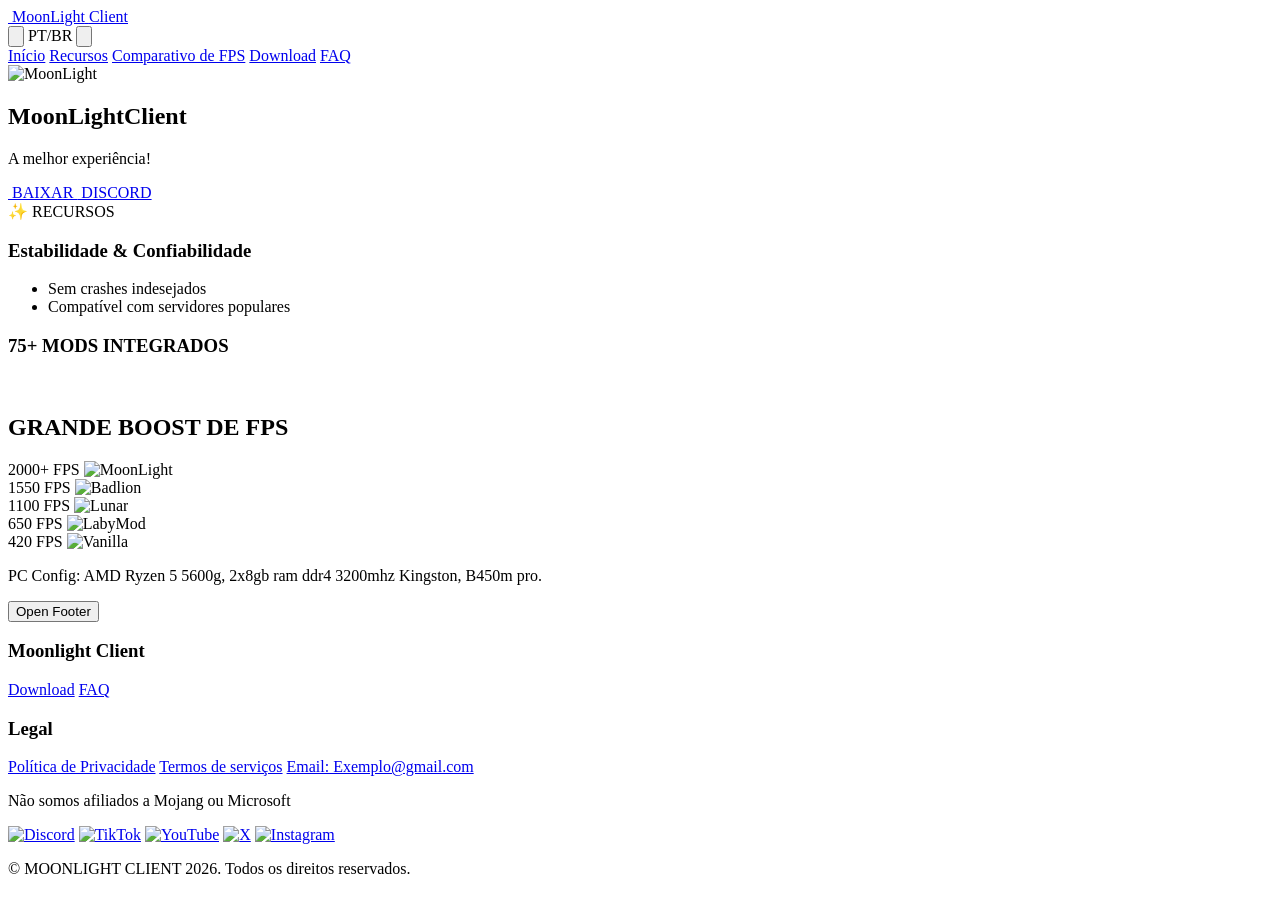
==== index.html @ 14088943 "Add files via upload" ====
<!DOCTYPE html>
<html lang="pt-br">
<head>
<meta charset="UTF-8">
<meta name="viewport" content="width=device-width, initial-scale=1.0">
<title>MoonLight Client — A melhor experiência</title>
<link rel="icon" href="assets/img/brand/logo.png">
<link rel="stylesheet" href="assets/css/style.css">
</head>
<body>

<header class="topbar">
    <a class="brand" href="index.html">
        <img src="assets/img/brand/logo.png" alt="">
        <span class="brand-name">MoonLight</span>
        <span class="brand-sub">Client</span>
    </a>
    <div class="topbar-actions">
        <button class="icon-btn" id="lang-btn" aria-label="Idioma">
            <img src="assets/img/ui/globe.png" alt="">
        </button>
        <span class="lang-pill">PT/BR</span>
        <button class="icon-btn" id="menu-btn" aria-label="Menu">
            <img src="assets/img/ui/burger.png" alt="">
        </button>
    </div>
</header>

<nav class="mobile-nav" id="mobile-nav">
    <a href="index.html">Início</a>
    <a href="#recursos">Recursos</a>
    <a href="#fps">Comparativo de FPS</a>
    <a href="#download">Download</a>
    <a href="faq.html">FAQ</a>
</nav>

<main>

<section class="hero">
    <img class="hero-logo" src="assets/img/brand/logo.png" alt="MoonLight">
    <h1>MoonLight<span>Client</span></h1>
    <p class="tagline">A melhor experiência!</p>

    <div class="hero-actions" id="download">
        <a class="pill pill-gray" href="#" id="download-btn">
            <img src="assets/img/ui/download.png" alt="">
            BAIXAR
        </a>
        <a class="pill pill-white" href="https://discord.gg/" target="_blank" rel="noopener">
            <img src="assets/img/social/blackdiscord.png" alt="">
            DISCORD
        </a>
    </div>
</section>

<section class="section" id="recursos">
    <div class="section-tag">✨ RECURSOS</div>

    <div class="card">
        <h3>Estabilidade &amp; Confiabilidade</h3>
        <ul>
            <li>Sem crashes indesejados</li>
            <li>Compatível com servidores populares</li>
        </ul>
    </div>

    <div class="card">
        <h3>75+ MODS INTEGRADOS</h3>
        <div class="feature-icons">
            <span class="feature-icon"><img src="assets/img/features/direction.png" alt=""></span>
            <span class="feature-icon"><img src="assets/img/features/blockinfo.png" alt=""></span>
            <span class="feature-icon"><img src="assets/img/features/mousestrokes.png" alt=""></span>
            <span class="feature-icon"><img src="assets/img/ui/arrow.png" alt=""></span>
            <span class="feature-icon"><img src="assets/img/features/nohurtcam.png" alt=""></span>
        </div>
    </div>
</section>

<section class="section" id="fps">
    <div class="card fps-card">
        <h2>GRANDE BOOST DE FPS</h2>

        <div class="fps-row">
            <span class="fps-label">2000+ FPS</span>
            <span class="fps-holder fps-us">
                <img src="assets/img/brand/logo.png" alt="MoonLight">
            </span>
        </div>

        <div class="fps-row">
            <span class="fps-label">1550 FPS</span>
            <span class="fps-holder">
                <img src="assets/img/clients/badlion.png" alt="Badlion">
            </span>
        </div>

        <div class="fps-row">
            <span class="fps-label">1100 FPS</span>
            <span class="fps-holder">
                <img src="assets/img/clients/lunar.png" alt="Lunar">
            </span>
        </div>

        <div class="fps-row">
            <span class="fps-label">650 FPS</span>
            <span class="fps-holder">
                <img src="assets/img/clients/labymod.png" alt="LabyMod">
            </span>
        </div>

        <div class="fps-row">
            <span class="fps-label">420 FPS</span>
            <span class="fps-holder">
                <img src="assets/img/clients/vanilla.png" alt="Vanilla">
            </span>
        </div>

        <p class="fps-config">PC Config: AMD Ryzen 5 5600g, 2x8gb ram ddr4 3200mhz Kingston, B450m pro.</p>
    </div>
</section>

</main>

<button class="open-footer" id="open-footer">Open Footer</button>

<footer class="footer" id="site-footer">
    <div class="footer-col">
        <h3>Moonlight Client</h3>
        <a href="#download">Download</a>
        <a href="faq.html">FAQ</a>
    </div>

    <div class="footer-col">
        <h3>Legal</h3>
        <a href="privacidade.html">Política de Privacidade</a>
        <a href="termos.html">Termos de serviços</a>
        <a href="mailto:exemplo@gmail.com">Email: Exemplo@gmail.com</a>
    </div>

    <p class="footer-disclaimer">Não somos afiliados a Mojang ou Microsoft</p>

    <div class="footer-social">
        <a href="#" target="_blank" rel="noopener"><img src="assets/img/social/discord.png" alt="Discord"></a>
        <a href="#" target="_blank" rel="noopener"><img src="assets/img/social/tiktok.png" alt="TikTok"></a>
        <a href="#" target="_blank" rel="noopener"><img src="assets/img/social/youtube.png" alt="YouTube"></a>
        <a href="#" target="_blank" rel="noopener"><img src="assets/img/social/x.png" alt="X"></a>
        <a href="#" target="_blank" rel="noopener"><img src="assets/img/social/instagram.png" alt="Instagram"></a>
    </div>

    <p class="footer-copy">© MOONLIGHT CLIENT 2026. Todos os direitos reservados.</p>
</footer>

<script src="assets/js/main.js"></script>
</body>
</html>
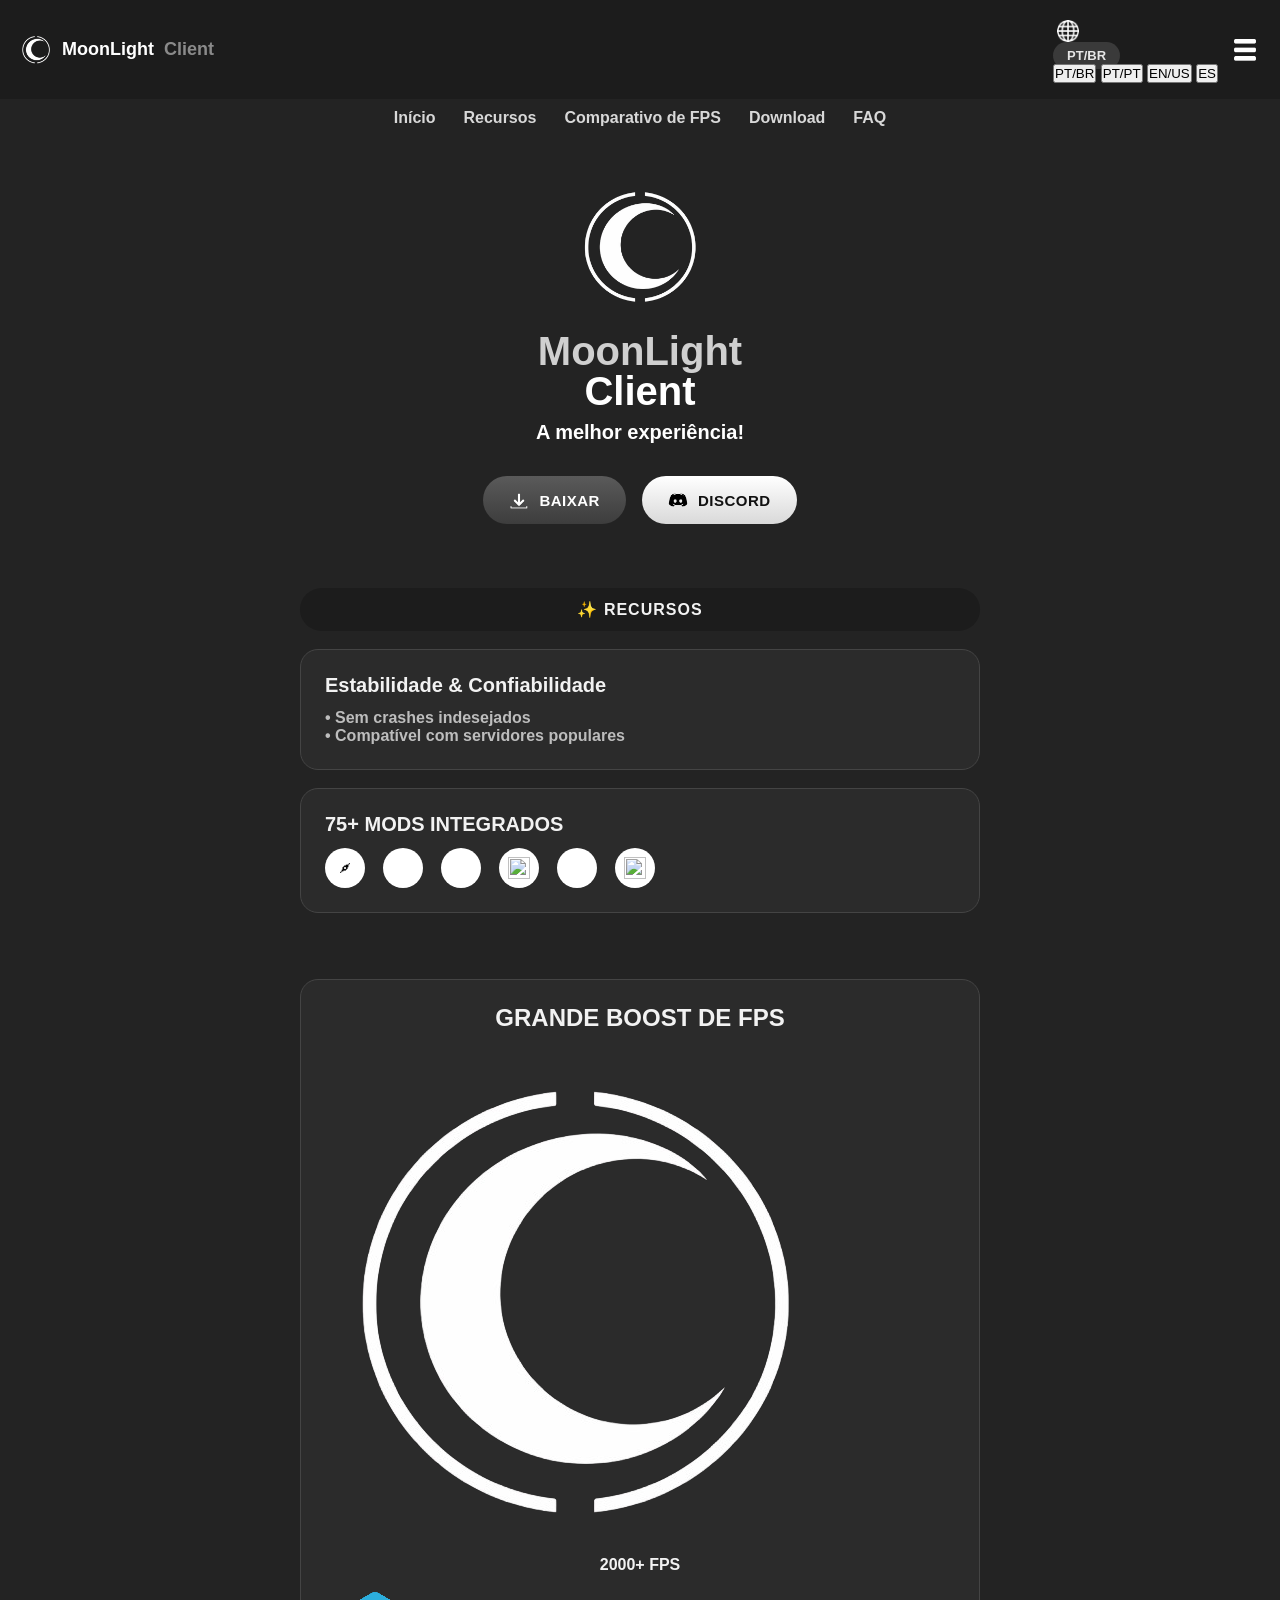
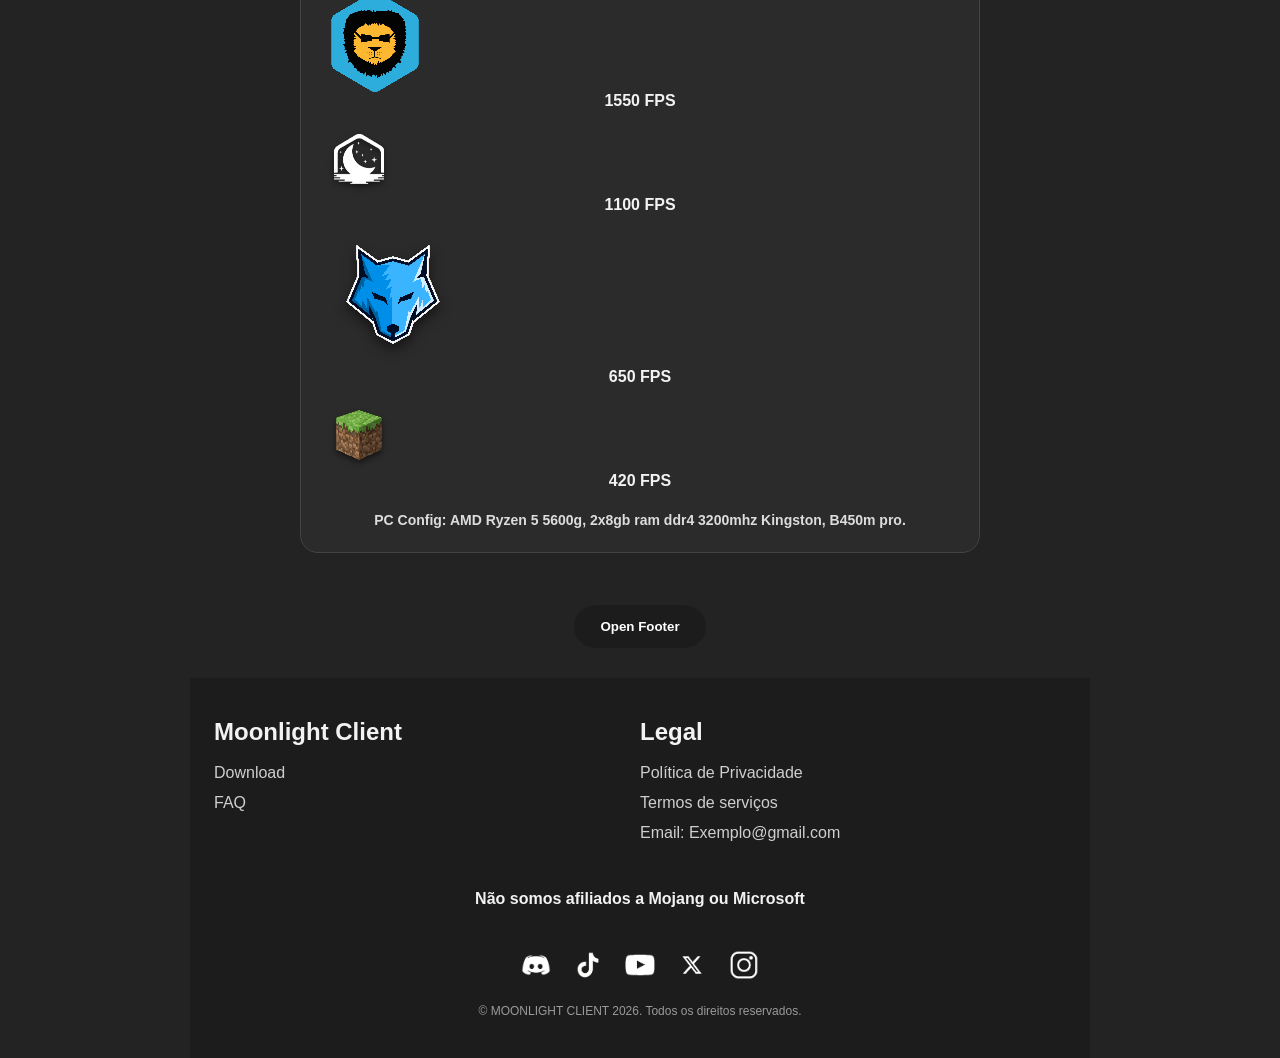
==== commit 52ecc05a: "Add files via upload" ====
--- a/index.html
+++ b/index.html
@@ -16,10 +16,18 @@
         <span class="brand-sub">Client</span>
     </a>
     <div class="topbar-actions">
-        <button class="icon-btn" id="lang-btn" aria-label="Idioma">
-            <img src="assets/img/ui/globe.png" alt="">
-        </button>
-        <span class="lang-pill">PT/BR</span>
+        <div class="lang-dropdown">
+            <button class="icon-btn" id="lang-btn" aria-label="Idioma">
+                <img src="assets/img/ui/globe.png" alt="">
+            </button>
+            <span class="lang-pill" id="lang-btn-pill"><span id="lang-current">PT/BR</span></span>
+            <div class="lang-menu" id="lang-menu">
+                <button data-lang="pt-br">PT/BR</button>
+                <button data-lang="pt-pt">PT/PT</button>
+                <button data-lang="en-us">EN/US</button>
+                <button data-lang="es">ES</button>
+            </div>
+        </div>
         <button class="icon-btn" id="menu-btn" aria-label="Menu">
             <img src="assets/img/ui/burger.png" alt="">
         </button>
@@ -27,117 +35,123 @@
 </header>
 
 <nav class="mobile-nav" id="mobile-nav">
-    <a href="index.html">Início</a>
-    <a href="#recursos">Recursos</a>
-    <a href="#fps">Comparativo de FPS</a>
-    <a href="#download">Download</a>
-    <a href="faq.html">FAQ</a>
+    <a href="index.html" data-i18n="navInicio">Início</a>
+    <a href="#recursos" data-i18n="navRecursos">Recursos</a>
+    <a href="#fps" data-i18n="navFps">Comparativo de FPS</a>
+    <a href="#download" data-i18n="navDownload">Download</a>
+    <a href="faq.html" data-i18n="navFaq">FAQ</a>
 </nav>
 
 <main>
 
-<section class="hero">
+<section class="hero reveal">
     <img class="hero-logo" src="assets/img/brand/logo.png" alt="MoonLight">
     <h1>MoonLight<span>Client</span></h1>
-    <p class="tagline">A melhor experiência!</p>
+    <p class="tagline" data-i18n="tagline">A melhor experiência!</p>
 
     <div class="hero-actions" id="download">
-        <a class="pill pill-gray" href="#" id="download-btn">
+        <a class="pill pill-gray" href="COLOQUE_AQUI_O_LINK_DE_DOWNLOAD" id="download-btn">
             <img src="assets/img/ui/download.png" alt="">
-            BAIXAR
+            <span data-i18n="download">BAIXAR</span>
         </a>
         <a class="pill pill-white" href="https://discord.gg/" target="_blank" rel="noopener">
             <img src="assets/img/social/blackdiscord.png" alt="">
-            DISCORD
+            <span data-i18n="discord">DISCORD</span>
         </a>
     </div>
 </section>
 
-<section class="section" id="recursos">
-    <div class="section-tag">✨ RECURSOS</div>
+<section class="section reveal" id="recursos">
+    <div class="section-tag" data-i18n="recursosTag">✨ RECURSOS</div>
 
     <div class="card">
-        <h3>Estabilidade &amp; Confiabilidade</h3>
+        <h3 data-i18n="stabilityTitle">Estabilidade &amp; Confiabilidade</h3>
         <ul>
-            <li>Sem crashes indesejados</li>
-            <li>Compatível com servidores populares</li>
+            <li data-i18n="stabilityLi1">Sem crashes indesejados</li>
+            <li data-i18n="stabilityLi2">Compatível com servidores populares</li>
         </ul>
     </div>
 
     <div class="card">
-        <h3>75+ MODS INTEGRADOS</h3>
+        <h3 data-i18n="modsTitle">75+ MODS INTEGRADOS</h3>
         <div class="feature-icons">
             <span class="feature-icon"><img src="assets/img/features/direction.png" alt=""></span>
             <span class="feature-icon"><img src="assets/img/features/blockinfo.png" alt=""></span>
             <span class="feature-icon"><img src="assets/img/features/mousestrokes.png" alt=""></span>
-            <span class="feature-icon"><img src="assets/img/ui/arrow.png" alt=""></span>
+            <span class="feature-icon"><img src="assets/img/features/waypoints.png" alt=""></span>
             <span class="feature-icon"><img src="assets/img/features/nohurtcam.png" alt=""></span>
+            <span class="feature-icon"><img src="assets/img/features/weather_changer.png" alt=""></span>
         </div>
     </div>
 </section>
 
-<section class="section" id="fps">
+<section class="section reveal" id="fps">
     <div class="card fps-card">
-        <h2>GRANDE BOOST DE FPS</h2>
+        <h2 data-i18n="fpsTitle">GRANDE BOOST DE FPS</h2>
 
         <div class="fps-row">
-            <span class="fps-label">2000+ FPS</span>
-            <span class="fps-holder fps-us">
-                <img src="assets/img/brand/logo.png" alt="MoonLight">
-            </span>
+            <div class="fps-icon"><img src="assets/img/brand/logo.png" alt="MoonLight"></div>
+            <div class="fps-bar-area">
+                <span class="fps-label">2000+ FPS</span>
+                <div class="fps-track"><div class="fps-fill fps-fill-us" data-width="100"></div></div>
+            </div>
         </div>
 
         <div class="fps-row">
-            <span class="fps-label">1550 FPS</span>
-            <span class="fps-holder">
-                <img src="assets/img/clients/badlion.png" alt="Badlion">
-            </span>
+            <div class="fps-icon"><img src="assets/img/clients/badlion.png" alt="Badlion"></div>
+            <div class="fps-bar-area">
+                <span class="fps-label">1550 FPS</span>
+                <div class="fps-track"><div class="fps-fill" data-width="77.5"></div></div>
+            </div>
         </div>
 
         <div class="fps-row">
-            <span class="fps-label">1100 FPS</span>
-            <span class="fps-holder">
-                <img src="assets/img/clients/lunar.png" alt="Lunar">
-            </span>
+            <div class="fps-icon"><img src="assets/img/clients/lunar.png" alt="Lunar"></div>
+            <div class="fps-bar-area">
+                <span class="fps-label">1100 FPS</span>
+                <div class="fps-track"><div class="fps-fill" data-width="55"></div></div>
+            </div>
         </div>
 
         <div class="fps-row">
-            <span class="fps-label">650 FPS</span>
-            <span class="fps-holder">
-                <img src="assets/img/clients/labymod.png" alt="LabyMod">
-            </span>
+            <div class="fps-icon"><img src="assets/img/clients/labymod.png" alt="LabyMod"></div>
+            <div class="fps-bar-area">
+                <span class="fps-label">650 FPS</span>
+                <div class="fps-track"><div class="fps-fill" data-width="32.5"></div></div>
+            </div>
         </div>
 
         <div class="fps-row">
-            <span class="fps-label">420 FPS</span>
-            <span class="fps-holder">
-                <img src="assets/img/clients/vanilla.png" alt="Vanilla">
-            </span>
+            <div class="fps-icon"><img src="assets/img/clients/vanilla.png" alt="Vanilla"></div>
+            <div class="fps-bar-area">
+                <span class="fps-label">420 FPS</span>
+                <div class="fps-track"><div class="fps-fill" data-width="21"></div></div>
+            </div>
         </div>
 
-        <p class="fps-config">PC Config: AMD Ryzen 5 5600g, 2x8gb ram ddr4 3200mhz Kingston, B450m pro.</p>
+        <p class="fps-config" data-i18n="fpsConfig">PC Config: AMD Ryzen 5 5600g, 2x8gb ram ddr4 3200mhz Kingston, B450m pro.</p>
     </div>
 </section>
 
 </main>
 
-<button class="open-footer" id="open-footer">Open Footer</button>
+<button class="open-footer" id="open-footer" data-i18n="openFooter">Open Footer</button>
 
 <footer class="footer" id="site-footer">
     <div class="footer-col">
-        <h3>Moonlight Client</h3>
-        <a href="#download">Download</a>
-        <a href="faq.html">FAQ</a>
+        <h3 data-i18n="footerBrand">Moonlight Client</h3>
+        <a href="#download" data-i18n="navDownload">Download</a>
+        <a href="faq.html" data-i18n="footerFaq">FAQ</a>
     </div>
 
     <div class="footer-col">
-        <h3>Legal</h3>
-        <a href="privacidade.html">Política de Privacidade</a>
-        <a href="termos.html">Termos de serviços</a>
-        <a href="mailto:exemplo@gmail.com">Email: Exemplo@gmail.com</a>
+        <h3 data-i18n="footerLegal">Legal</h3>
+        <a href="privacidade.html" data-i18n="footerPriv">Política de Privacidade</a>
+        <a href="termos.html" data-i18n="footerTerms">Termos de serviços</a>
+        <a href="mailto:exemplo@gmail.com" data-i18n="footerEmail">Email: Exemplo@gmail.com</a>
     </div>
 
-    <p class="footer-disclaimer">Não somos afiliados a Mojang ou Microsoft</p>
+    <p class="footer-disclaimer" data-i18n="footerDisclaimer">Não somos afiliados a Mojang ou Microsoft</p>
 
     <div class="footer-social">
         <a href="#" target="_blank" rel="noopener"><img src="assets/img/social/discord.png" alt="Discord"></a>
@@ -147,9 +161,11 @@
         <a href="#" target="_blank" rel="noopener"><img src="assets/img/social/instagram.png" alt="Instagram"></a>
     </div>
 
-    <p class="footer-copy">© MOONLIGHT CLIENT 2026. Todos os direitos reservados.</p>
+    <p class="footer-copy" data-i18n="footerCopy">© MOONLIGHT CLIENT 2026. Todos os direitos reservados.</p>
 </footer>
 
+<script src="assets/js/config.js"></script>
+<script src="assets/js/i18n.js"></script>
 <script src="assets/js/main.js"></script>
 </body>
 </html>
--- a/assets/css/style.css
+++ b/assets/css/style.css
@@ -0,0 +1,421 @@
+* {
+    box-sizing: border-box;
+    margin: 0;
+    padding: 0;
+}
+
+body {
+    background: #232323;
+    color: #f2f2f2;
+    font-family: "Montserrat", "Segoe UI", Arial, sans-serif;
+    -webkit-font-smoothing: antialiased;
+}
+
+img {
+    display: block;
+    max-width: 100%;
+}
+
+a {
+    color: inherit;
+    text-decoration: none;
+}
+
+.topbar {
+    display: flex;
+    align-items: center;
+    justify-content: space-between;
+    padding: 16px 20px;
+    background: #1c1c1c;
+    position: sticky;
+    top: 0;
+    z-index: 20;
+}
+
+.brand {
+    display: flex;
+    align-items: center;
+    gap: 10px;
+}
+
+.brand img {
+    width: 32px;
+    height: 32px;
+}
+
+.brand-name {
+    font-weight: 800;
+    font-size: 18px;
+    color: #ffffff;
+}
+
+.brand-sub {
+    font-weight: 600;
+    font-size: 18px;
+    color: #8a8a8a;
+}
+
+.topbar-actions {
+    display: flex;
+    align-items: center;
+    gap: 12px;
+}
+
+.icon-btn {
+    background: none;
+    border: none;
+    cursor: pointer;
+    display: flex;
+    align-items: center;
+    justify-content: center;
+    padding: 4px;
+}
+
+.icon-btn img {
+    width: 22px;
+    height: 22px;
+}
+
+.lang-pill {
+    background: #3a3a3a;
+    border-radius: 999px;
+    padding: 6px 14px;
+    font-size: 13px;
+    font-weight: 700;
+    color: #e6e6e6;
+}
+
+.mobile-nav {
+    display: none;
+    flex-direction: column;
+    background: #1c1c1c;
+    padding: 8px 20px 18px;
+}
+
+.mobile-nav.open {
+    display: flex;
+}
+
+.mobile-nav a {
+    padding: 10px 0;
+    font-weight: 600;
+    color: #d8d8d8;
+    border-bottom: 1px solid #2c2c2c;
+}
+
+.hero {
+    text-align: center;
+    padding: 56px 24px 40px;
+}
+
+.hero-logo {
+    width: 130px;
+    height: 130px;
+    margin: 0 auto 18px;
+}
+
+.hero h1 {
+    font-size: 40px;
+    font-weight: 800;
+    color: #cfcfcf;
+    line-height: 1;
+}
+
+.hero h1 span {
+    display: block;
+    color: #ffffff;
+}
+
+.tagline {
+    margin-top: 10px;
+    font-size: 20px;
+    font-weight: 700;
+    color: #ffffff;
+}
+
+.hero-actions {
+    display: flex;
+    justify-content: center;
+    gap: 16px;
+    margin-top: 32px;
+    flex-wrap: wrap;
+}
+
+.pill {
+    display: flex;
+    align-items: center;
+    gap: 10px;
+    padding: 14px 26px;
+    border-radius: 999px;
+    font-weight: 800;
+    font-size: 15px;
+    letter-spacing: 0.5px;
+}
+
+.pill img {
+    width: 20px;
+    height: 20px;
+}
+
+.pill-gray {
+    background: linear-gradient(180deg, #5a5a5a, #3d3d3d);
+    color: #ffffff;
+}
+
+.pill-white {
+    background: linear-gradient(180deg, #ffffff, #d9d9d9);
+    color: #111111;
+}
+
+.section {
+    padding: 24px 20px;
+    max-width: 720px;
+    margin: 0 auto;
+}
+
+.section-tag {
+    background: #1c1c1c;
+    border-radius: 999px;
+    padding: 12px 18px;
+    text-align: center;
+    font-weight: 800;
+    letter-spacing: 1px;
+    margin-bottom: 18px;
+}
+
+.card {
+    background: #2b2b2b;
+    border: 1px solid #444444;
+    border-radius: 18px;
+    padding: 24px;
+    margin-bottom: 18px;
+}
+
+.card h3 {
+    font-size: 20px;
+    margin-bottom: 12px;
+}
+
+.card ul {
+    list-style: none;
+    color: #bdbdbd;
+    font-weight: 600;
+}
+
+.card ul li::before {
+    content: "• ";
+}
+
+.feature-icons {
+    display: flex;
+    gap: 18px;
+    flex-wrap: wrap;
+    margin-top: 8px;
+}
+
+.feature-icon {
+    width: 40px;
+    height: 40px;
+    border-radius: 50%;
+    background: #ffffff;
+    display: flex;
+    align-items: center;
+    justify-content: center;
+}
+
+.feature-icon img {
+    width: 22px;
+    height: 22px;
+}
+
+.fps-card {
+    text-align: center;
+}
+
+.fps-card h2 {
+    font-size: 24px;
+    margin-bottom: 24px;
+}
+
+.fps-row {
+    margin-bottom: 18px;
+    text-align: left;
+}
+
+.fps-label {
+    display: block;
+    font-weight: 800;
+    margin-bottom: 8px;
+    text-align: center;
+}
+
+.fps-holder {
+    display: flex;
+    align-items: center;
+    gap: 14px;
+    background: #ffffff;
+    border-radius: 999px;
+    padding: 8px 16px;
+    height: 44px;
+}
+
+.fps-holder img {
+    width: 30px;
+    height: 30px;
+    object-fit: contain;
+}
+
+.fps-us img {
+    filter: invert(1);
+}
+
+.fps-config {
+    margin-top: 22px;
+    font-weight: 700;
+    font-size: 14px;
+    color: #dddddd;
+}
+
+.open-footer {
+    display: block;
+    margin: 10px auto 30px;
+    background: #1c1c1c;
+    border: none;
+    color: #ffffff;
+    font-weight: 800;
+    padding: 14px 26px;
+    border-radius: 999px;
+    cursor: pointer;
+}
+
+.footer {
+    background: #1c1c1c;
+    padding: 40px 24px;
+}
+
+.footer-col {
+    margin-bottom: 24px;
+}
+
+.footer-col h3 {
+    font-size: 24px;
+    font-weight: 800;
+    margin-bottom: 12px;
+}
+
+.footer-col a {
+    display: block;
+    padding: 6px 0;
+    color: #cfcfcf;
+    font-weight: 500;
+}
+
+.footer-disclaimer {
+    text-align: center;
+    font-weight: 700;
+    margin: 18px 0;
+}
+
+.footer-social {
+    display: flex;
+    justify-content: center;
+    gap: 22px;
+    margin: 24px 0;
+}
+
+.footer-social img {
+    width: 30px;
+    height: 30px;
+}
+
+.footer-copy {
+    text-align: center;
+    font-size: 12px;
+    color: #9a9a9a;
+}
+
+.legal-content {
+    max-width: 720px;
+    margin: 0 auto;
+    padding: 32px 20px 48px;
+}
+
+.legal-content h1 {
+    font-size: 28px;
+    margin-bottom: 18px;
+}
+
+.legal-content h2 {
+    font-size: 19px;
+    margin: 28px 0 10px;
+    color: #ffffff;
+}
+
+.legal-content p {
+    color: #cfcfcf;
+    line-height: 1.6;
+    margin-bottom: 10px;
+}
+
+.legal-content ul {
+    color: #cfcfcf;
+    line-height: 1.6;
+    margin: 6px 0 14px 20px;
+}
+
+.legal-content a {
+    color: #ffffff;
+    text-decoration: underline;
+}
+
+.faq-item {
+    background: #2b2b2b;
+    border: 1px solid #444444;
+    border-radius: 14px;
+    padding: 18px 20px;
+    margin-bottom: 14px;
+}
+
+.faq-q {
+    font-weight: 800;
+    color: #ffffff;
+    margin-bottom: 6px;
+}
+
+.faq-a {
+    color: #bdbdbd;
+    margin-bottom: 0;
+}
+
+@media (min-width: 860px) {
+    .mobile-nav {
+        display: flex !important;
+        flex-direction: row;
+        justify-content: center;
+        gap: 28px;
+        background: transparent;
+        padding: 10px 0 0;
+    }
+
+    .mobile-nav a {
+        border-bottom: none;
+        padding: 0;
+    }
+
+    .menu-only-mobile {
+        display: none;
+    }
+
+    .footer {
+        display: grid;
+        grid-template-columns: repeat(2, 1fr);
+        max-width: 900px;
+        margin: 0 auto;
+    }
+
+    .footer-disclaimer,
+    .footer-social,
+    .footer-copy {
+        grid-column: 1 / -1;
+    }
+}
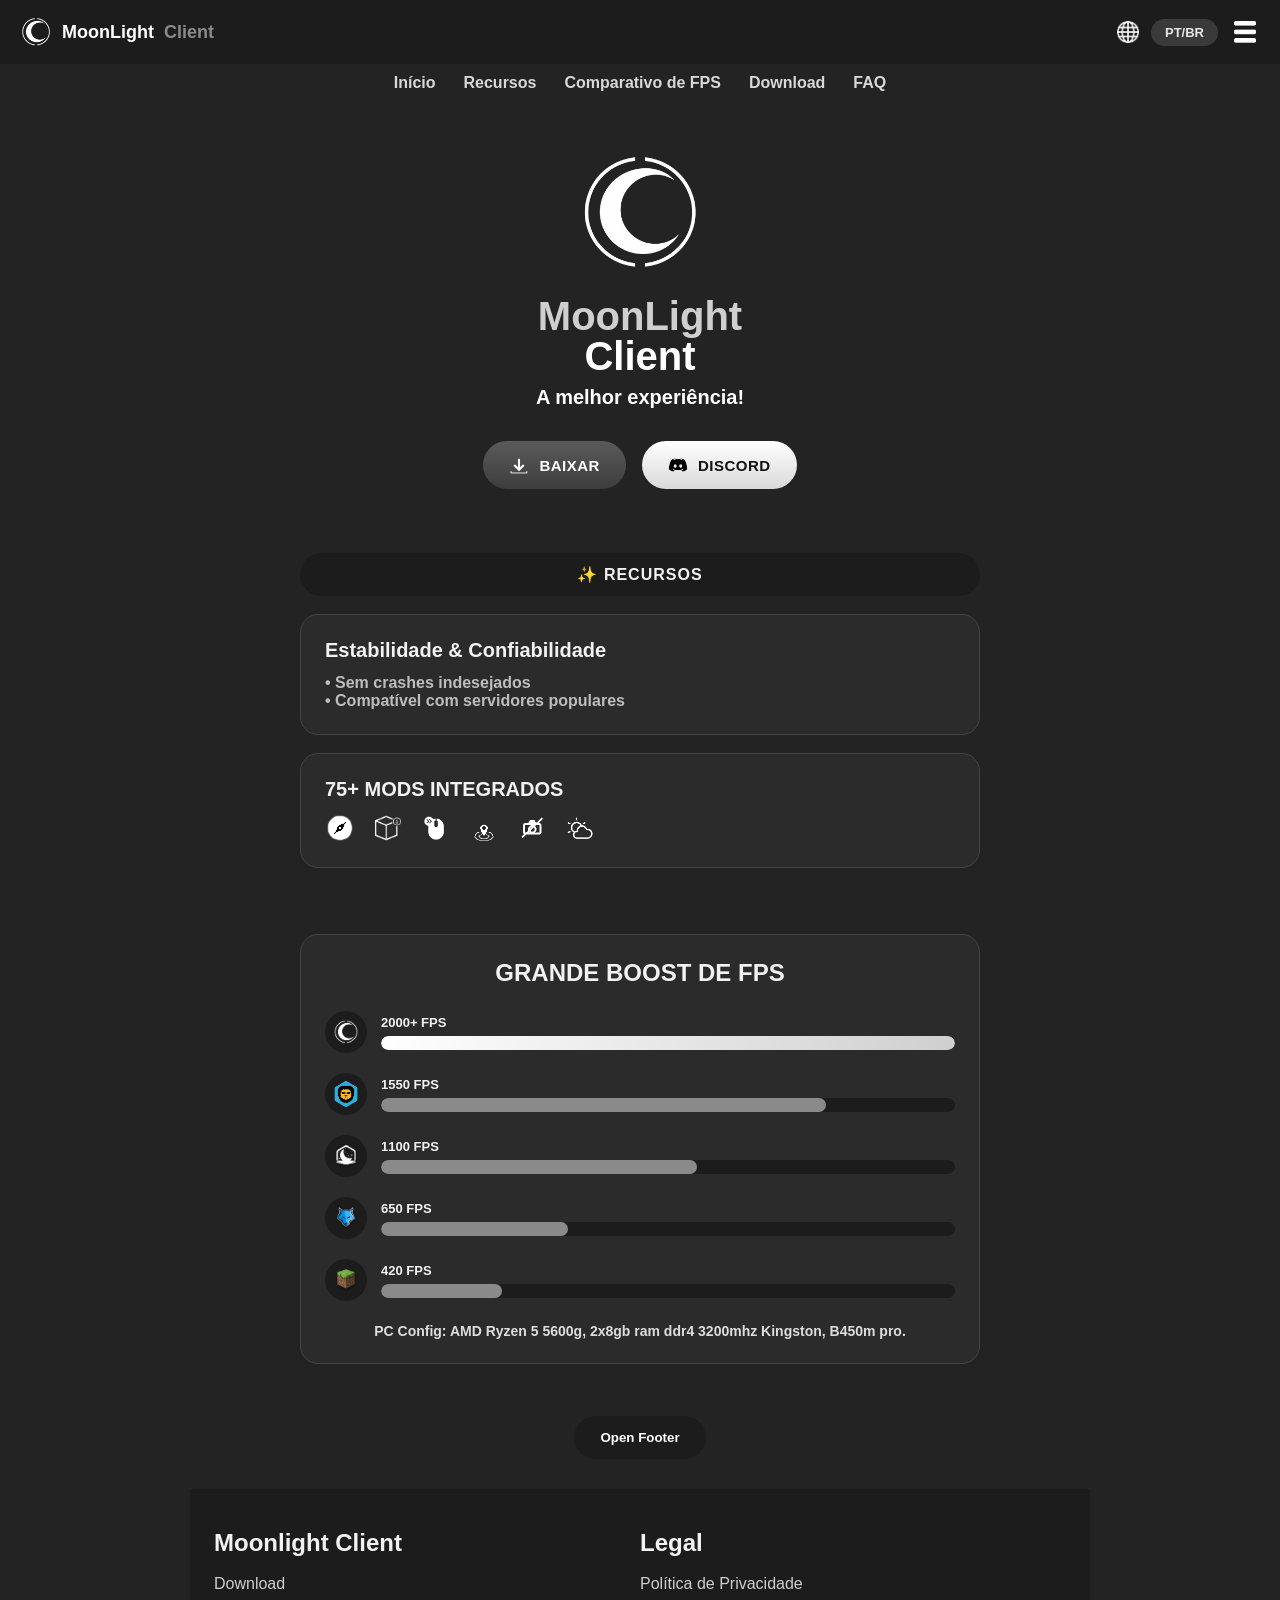
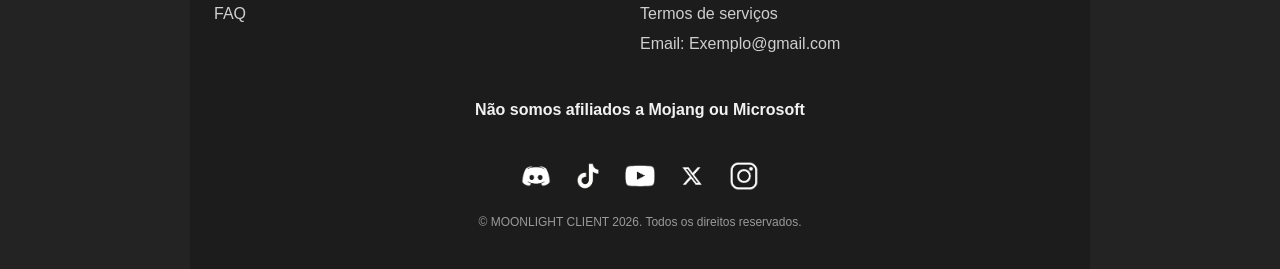
==== commit 5fcf4c36: "Add files via upload" ====
--- a/index.html
+++ b/index.html
@@ -5,7 +5,7 @@
 <meta name="viewport" content="width=device-width, initial-scale=1.0">
 <title>MoonLight Client — A melhor experiência</title>
 <link rel="icon" href="assets/img/brand/logo.png">
-<link rel="stylesheet" href="assets/css/style.css">
+<link rel="stylesheet" href="assets/css/style.css?v=3">
 </head>
 <body>
 
@@ -164,8 +164,8 @@
     <p class="footer-copy" data-i18n="footerCopy">© MOONLIGHT CLIENT 2026. Todos os direitos reservados.</p>
 </footer>
 
-<script src="assets/js/config.js"></script>
-<script src="assets/js/i18n.js"></script>
-<script src="assets/js/main.js"></script>
+<script src="assets/js/config.js?v=3"></script>
+<script src="assets/js/i18n.js?v=3"></script>
+<script src="assets/js/main.js?v=3"></script>
 </body>
 </html>
--- a/assets/css/style.css
+++ b/assets/css/style.css
@@ -1,3 +1,7 @@
+html {
+    scroll-behavior: smooth;
+}
+
 * {
     box-sizing: border-box;
     margin: 0;
@@ -214,18 +218,16 @@
 }
 
 .feature-icon {
-    width: 40px;
-    height: 40px;
-    border-radius: 50%;
-    background: #ffffff;
+    width: 30px;
+    height: 30px;
     display: flex;
     align-items: center;
     justify-content: center;
 }
 
 .feature-icon img {
-    width: 22px;
-    height: 22px;
+    width: 26px;
+    height: 26px;
 }
 
 .fps-card {
@@ -238,35 +240,58 @@
 }
 
 .fps-row {
-    margin-bottom: 18px;
+    display: flex;
+    align-items: center;
+    gap: 14px;
+    margin-bottom: 20px;
+}
+
+.fps-icon {
+    width: 42px;
+    height: 42px;
+    border-radius: 50%;
+    background: #1c1c1c;
+    display: flex;
+    align-items: center;
+    justify-content: center;
+    flex-shrink: 0;
+}
+
+.fps-icon img {
+    width: 26px;
+    height: 26px;
+    object-fit: contain;
+}
+
+.fps-bar-area {
+    flex: 1;
     text-align: left;
 }
 
 .fps-label {
     display: block;
     font-weight: 800;
-    margin-bottom: 8px;
-    text-align: center;
-}
-
-.fps-holder {
-    display: flex;
-    align-items: center;
-    gap: 14px;
-    background: #ffffff;
+    font-size: 13px;
+    margin-bottom: 6px;
+}
+
+.fps-track {
+    background: #1c1c1c;
     border-radius: 999px;
-    padding: 8px 16px;
-    height: 44px;
-}
-
-.fps-holder img {
-    width: 30px;
-    height: 30px;
-    object-fit: contain;
-}
-
-.fps-us img {
-    filter: invert(1);
+    height: 14px;
+    overflow: hidden;
+}
+
+.fps-fill {
+    width: 0;
+    height: 100%;
+    border-radius: 999px;
+    background: #8a8a8a;
+    transition: width 1.2s ease;
+}
+
+.fps-fill-us {
+    background: linear-gradient(90deg, #ffffff, #cfcfcf);
 }
 
 .fps-config {
@@ -326,6 +351,78 @@
 .footer-social img {
     width: 30px;
     height: 30px;
+}
+
+.pill,
+.icon-btn img,
+.card,
+.faq-item {
+    transition: transform 0.25s ease, opacity 0.25s ease, background 0.25s ease;
+}
+
+.pill:hover {
+    transform: translateY(-2px);
+}
+
+.card:hover,
+.faq-item:hover {
+    border-color: #666666;
+}
+
+.reveal {
+    opacity: 0;
+    transform: translateY(24px);
+    transition: opacity 0.7s ease, transform 0.7s ease;
+}
+
+.reveal-visible {
+    opacity: 1;
+    transform: translateY(0);
+}
+
+.lang-dropdown {
+    position: relative;
+    display: flex;
+    align-items: center;
+    gap: 8px;
+}
+
+.lang-menu {
+    display: none;
+    flex-direction: column;
+    position: absolute;
+    top: 38px;
+    right: 0;
+    background: #2b2b2b;
+    border: 1px solid #444444;
+    border-radius: 10px;
+    overflow: hidden;
+    min-width: 100px;
+    z-index: 30;
+    opacity: 0;
+    transform: translateY(-6px);
+    transition: opacity 0.2s ease, transform 0.2s ease;
+}
+
+.lang-menu.open {
+    display: flex;
+    opacity: 1;
+    transform: translateY(0);
+}
+
+.lang-menu button {
+    background: none;
+    border: none;
+    color: #e6e6e6;
+    padding: 10px 14px;
+    text-align: left;
+    font-weight: 600;
+    font-size: 13px;
+    cursor: pointer;
+}
+
+.lang-menu button:hover {
+    background: #3a3a3a;
 }
 
 .footer-copy {
